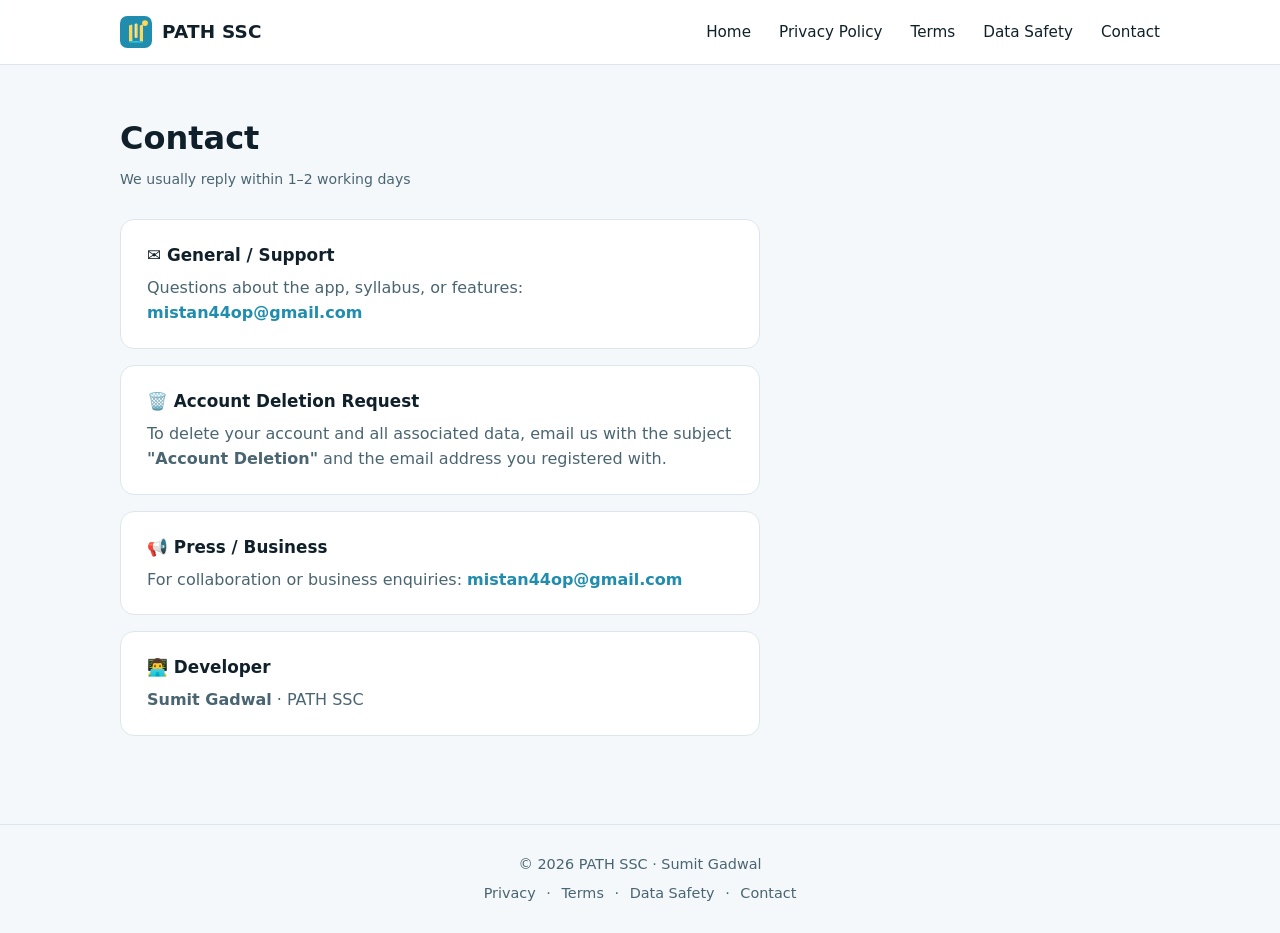
==== contact.html @ 65ccd002 "PATH SSC legal website (privacy, terms, data safety, contact)" ====
<!DOCTYPE html>
<html lang="en">
<head>
  <meta charset="UTF-8">
  <meta name="viewport" content="width=device-width, initial-scale=1.0">
  <title>Contact — PATH SSC</title>
  <link rel="icon" type="image/svg+xml" href="assets/icon.svg">
  <link rel="stylesheet" href="css/style.css">
</head>
<body>
  <header class="site-header"><div class="container header-inner">
    <a href="index.html" class="brand"><img src="assets/icon.svg" alt="" class="brand-icon"><span class="brand-name">PATH SSC</span></a>
    <nav class="nav" id="nav">
      <a href="index.html">Home</a><a href="privacy-policy.html">Privacy Policy</a><a href="terms.html">Terms</a><a href="data-safety.html">Data Safety</a><a href="contact.html">Contact</a>
    </nav>
    <button class="nav-toggle" id="navToggle" aria-label="Menu" aria-expanded="false"><span></span><span></span><span></span></button>
  </div></header>

  <main class="page"><div class="container">
    <div class="page-header"><h1>Contact</h1><div class="updated">We usually reply within 1–2 working days</div></div>
    <div class="contact-box">
      <div class="contact-item">
        <h3>✉️ General / Support</h3>
        <p>Questions about the app, syllabus, or features: <a href="mailto:mistan44op@gmail.com">mistan44op@gmail.com</a></p>
      </div>
      <div class="contact-item">
        <h3>🗑️ Account Deletion Request</h3>
        <p>To delete your account and all associated data, email us with the subject <strong>"Account Deletion"</strong> and the email address you registered with.</p>
      </div>
      <div class="contact-item">
        <h3>📢 Press / Business</h3>
        <p>For collaboration or business enquiries: <a href="mailto:mistan44op@gmail.com">mistan44op@gmail.com</a></p>
      </div>
      <div class="contact-item">
        <h3>👨‍💻 Developer</h3>
        <p><strong>Sumit Gadwal</strong> · PATH SSC</p>
      </div>
    </div>
  </div></main>

  <footer class="site-footer"><div class="container">
    <p>© <span id="year"></span> PATH SSC · Sumit Gadwal</p>
    <p class="footer-links"><a href="privacy-policy.html">Privacy</a> · <a href="terms.html">Terms</a> · <a href="data-safety.html">Data Safety</a> · <a href="contact.html">Contact</a></p>
  </div></footer>
  <script src="js/main.js"></script>
</body>
</html>
---- css/style.css ----
:root {
  --teal: #218DAE;
  --cyan: #2BBBD7;
  --yellow: #FFD758;
  --cream: #FCE59A;
  --ink: #10202A;
  --muted: #4A6572;
  --bg: #F4F8FA;
  --surface: #FFFFFF;
  --border: #DCE7EC;
  --radius: 14px;
  --shadow: 0 6px 24px rgba(16, 32, 42, 0.08);
  --font: 'Segoe UI', system-ui, -apple-system, sans-serif;
}

* { margin: 0; padding: 0; box-sizing: border-box; }
html { scroll-behavior: smooth; }
body {
  font-family: var(--font);
  color: var(--ink);
  background: var(--bg);
  line-height: 1.6;
}
.container { max-width: 1080px; margin: 0 auto; padding: 0 20px; }
a { color: var(--teal); text-decoration: none; }
a:hover { text-decoration: underline; }

/* Header */
.site-header {
  position: sticky; top: 0; z-index: 50;
  background: rgba(255,255,255,0.92);
  backdrop-filter: blur(8px);
  border-bottom: 1px solid var(--border);
}
.header-inner { display: flex; align-items: center; justify-content: space-between; height: 64px; }
.brand { display: flex; align-items: center; gap: 10px; font-weight: 700; color: var(--ink); }
.brand-icon { width: 32px; height: 32px; }
.brand-name { font-size: 1.15rem; letter-spacing: 0.2px; }
.nav { display: flex; gap: 28px; }
.nav a { color: var(--ink); font-weight: 500; font-size: 0.95rem; }
.nav a:hover { color: var(--teal); text-decoration: none; }
.nav-toggle { display: none; background: none; border: 0; cursor: pointer; flex-direction: column; gap: 5px; padding: 6px; }
.nav-toggle span { display: block; width: 24px; height: 2px; background: var(--ink); border-radius: 2px; transition: 0.2s; }

/* Hero */
.hero { padding: 72px 0 48px; text-align: center; }
.hero h1 { font-size: 2.4rem; font-weight: 800; line-height: 1.2; }
.accent { color: var(--teal); }
.lead { max-width: 640px; margin: 18px auto 0; color: var(--muted); font-size: 1.1rem; }
.hero-actions { margin-top: 28px; display: flex; gap: 14px; justify-content: center; flex-wrap: wrap; }
.btn { display: inline-block; padding: 12px 26px; border-radius: 999px; font-weight: 600; font-size: 0.98rem; transition: 0.2s; }
.btn-primary { background: var(--teal); color: #fff; }
.btn-primary:hover { background: #187a96; text-decoration: none; }
.btn-ghost { background: transparent; color: var(--teal); border: 1.5px solid var(--teal); }
.btn-ghost:hover { background: var(--teal); color: #fff; text-decoration: none; }

/* Cards */
.cards { padding: 24px 0 48px; }
.cards-grid { display: grid; grid-template-columns: repeat(auto-fit, minmax(220px, 1fr)); gap: 20px; }
.card {
  background: var(--surface); border: 1px solid var(--border);
  border-radius: var(--radius); padding: 26px; box-shadow: var(--shadow);
  transition: transform 0.18s, box-shadow 0.18s; color: var(--ink); display: block;
}
.card:hover { transform: translateY(-4px); box-shadow: 0 12px 32px rgba(16,32,42,0.14); text-decoration: none; }
.card h2 { font-size: 1.1rem; margin-bottom: 8px; }
.card p { color: var(--muted); font-size: 0.95rem; }

/* Note */
.note { padding: 24px 0 64px; }
.note h2 { margin-bottom: 10px; }
.note p { color: var(--muted); max-width: 780px; }
.note code { background: #eef4f7; padding: 2px 7px; border-radius: 6px; font-size: 0.9em; }

/* Legal pages */
.page { padding: 48px 0 72px; }
.page-header { margin-bottom: 28px; }
.page-header h1 { font-size: 2rem; }
.page-header .updated { color: var(--muted); font-size: 0.88rem; margin-top: 4px; }
.legal { background: var(--surface); border: 1px solid var(--border); border-radius: var(--radius); padding: 36px; box-shadow: var(--shadow); }
.legal h2 { font-size: 1.25rem; margin: 26px 0 8px; color: var(--teal); }
.legal h2:first-child { margin-top: 0; }
.legal p, .legal li { color: #304a56; margin-bottom: 10px; }
.legal ul, .legal ol { padding-left: 22px; margin-bottom: 14px; }
.legal strong { color: var(--ink); }

/* Contact */
.contact-box { max-width: 640px; }
.contact-item { background: var(--surface); border: 1px solid var(--border); border-radius: var(--radius); padding: 22px 26px; margin-bottom: 16px; }
.contact-item h3 { margin-bottom: 6px; font-size: 1.05rem; }
.contact-item p { color: var(--muted); }
.contact-item a { font-weight: 600; }

/* Footer */
.site-footer { border-top: 1px solid var(--border); padding: 28px 0; text-align: center; color: var(--muted); font-size: 0.9rem; }
.footer-links { margin-top: 6px; }
.footer-links a { color: var(--muted); margin: 0 6px; }

/* Responsive */
@media (max-width: 720px) {
  .hero h1 { font-size: 1.8rem; }
  .nav {
    display: none; flex-direction: column; position: absolute; top: 64px; left: 0; right: 0;
    background: #fff; border-bottom: 1px solid var(--border); padding: 14px 20px; gap: 16px;
  }
  .nav.open { display: flex; }
  .nav-toggle { display: flex; }
  .legal { padding: 24px; }
}
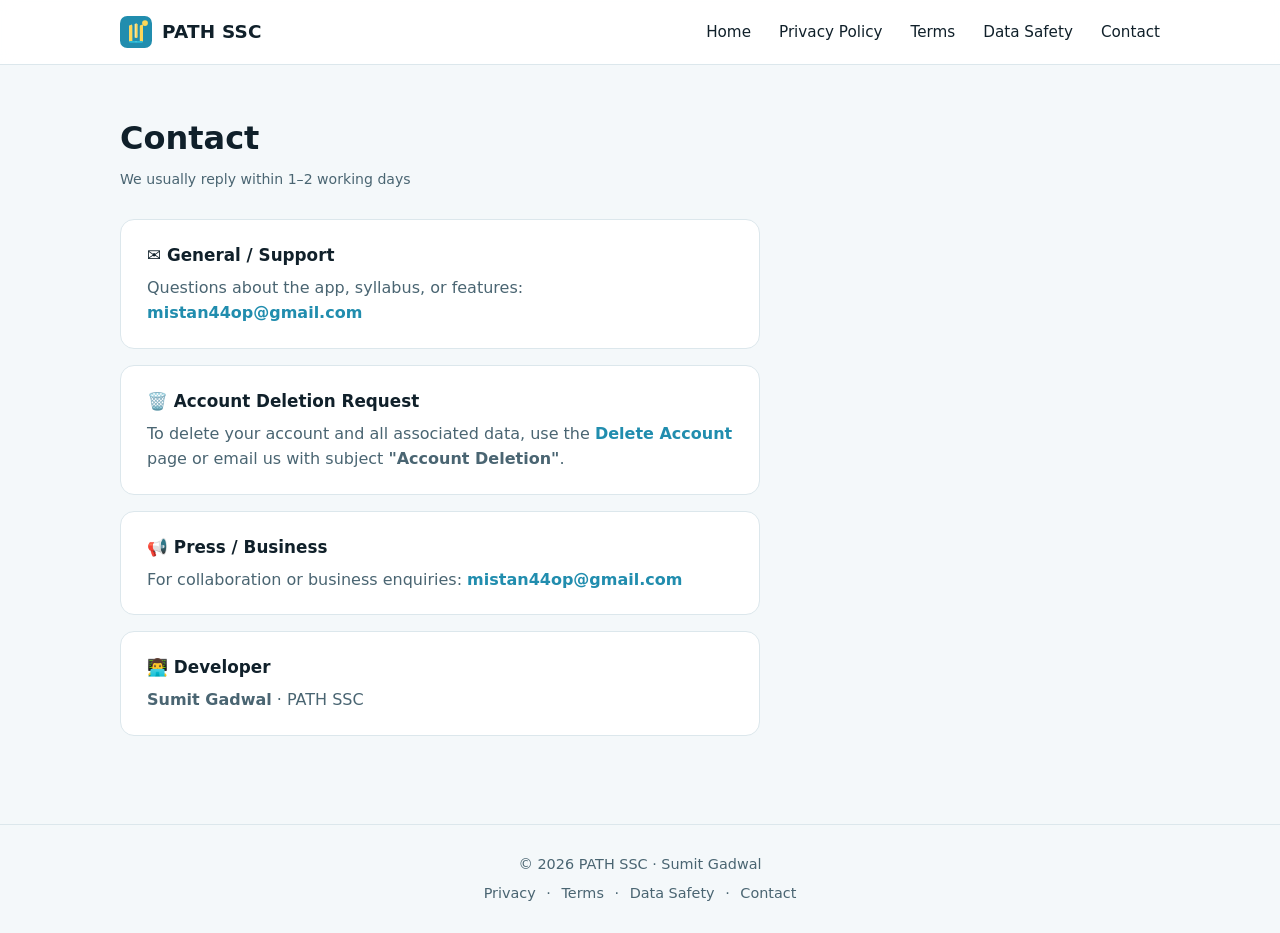
==== commit 95cb319e: "Add Delete Account page + links" ====
--- a/contact.html
+++ b/contact.html
@@ -25,7 +25,7 @@
       </div>
       <div class="contact-item">
         <h3>🗑️ Account Deletion Request</h3>
-        <p>To delete your account and all associated data, email us with the subject <strong>"Account Deletion"</strong> and the email address you registered with.</p>
+        <p>To delete your account and all associated data, use the <a href="delete-account.html">Delete Account</a> page or email us with subject <strong>"Account Deletion"</strong>.</p>
       </div>
       <div class="contact-item">
         <h3>📢 Press / Business</h3>
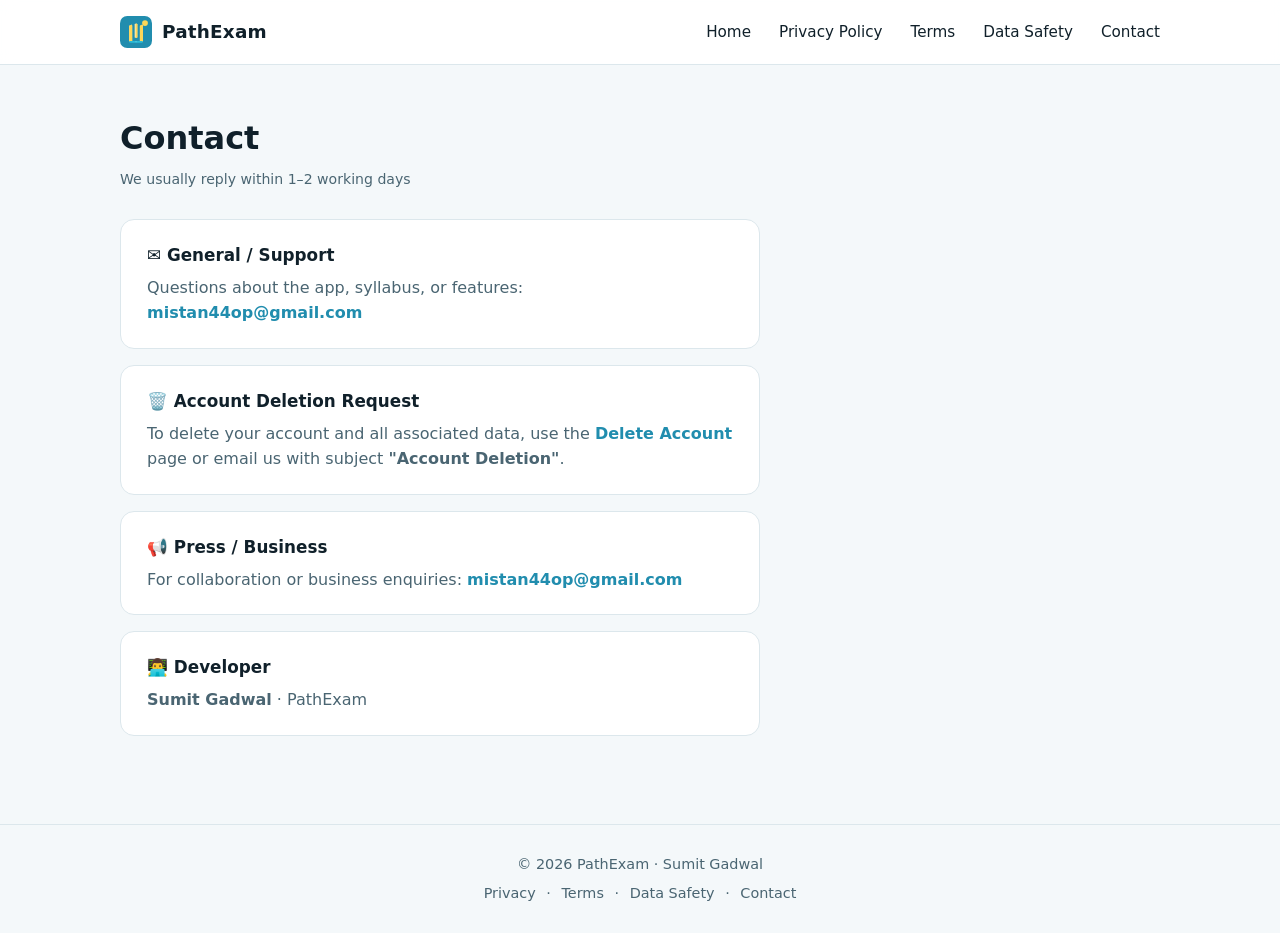
==== commit 5f6b742e: "Rebrand PATH SSC -> PathExam (Play impersonation fix)" ====
--- a/contact.html
+++ b/contact.html
@@ -3,13 +3,13 @@
 <head>
   <meta charset="UTF-8">
   <meta name="viewport" content="width=device-width, initial-scale=1.0">
-  <title>Contact — PATH SSC</title>
+  <title>Contact — PathExam</title>
   <link rel="icon" type="image/svg+xml" href="assets/icon.svg">
   <link rel="stylesheet" href="css/style.css">
 </head>
 <body>
   <header class="site-header"><div class="container header-inner">
-    <a href="index.html" class="brand"><img src="assets/icon.svg" alt="" class="brand-icon"><span class="brand-name">PATH SSC</span></a>
+    <a href="index.html" class="brand"><img src="assets/icon.svg" alt="" class="brand-icon"><span class="brand-name">PathExam</span></a>
     <nav class="nav" id="nav">
       <a href="index.html">Home</a><a href="privacy-policy.html">Privacy Policy</a><a href="terms.html">Terms</a><a href="data-safety.html">Data Safety</a><a href="contact.html">Contact</a>
     </nav>
@@ -33,13 +33,13 @@
       </div>
       <div class="contact-item">
         <h3>👨‍💻 Developer</h3>
-        <p><strong>Sumit Gadwal</strong> · PATH SSC</p>
+        <p><strong>Sumit Gadwal</strong> · PathExam</p>
       </div>
     </div>
   </div></main>
 
   <footer class="site-footer"><div class="container">
-    <p>© <span id="year"></span> PATH SSC · Sumit Gadwal</p>
+    <p>© <span id="year"></span> PathExam · Sumit Gadwal</p>
     <p class="footer-links"><a href="privacy-policy.html">Privacy</a> · <a href="terms.html">Terms</a> · <a href="data-safety.html">Data Safety</a> · <a href="contact.html">Contact</a></p>
   </div></footer>
   <script src="js/main.js"></script>
